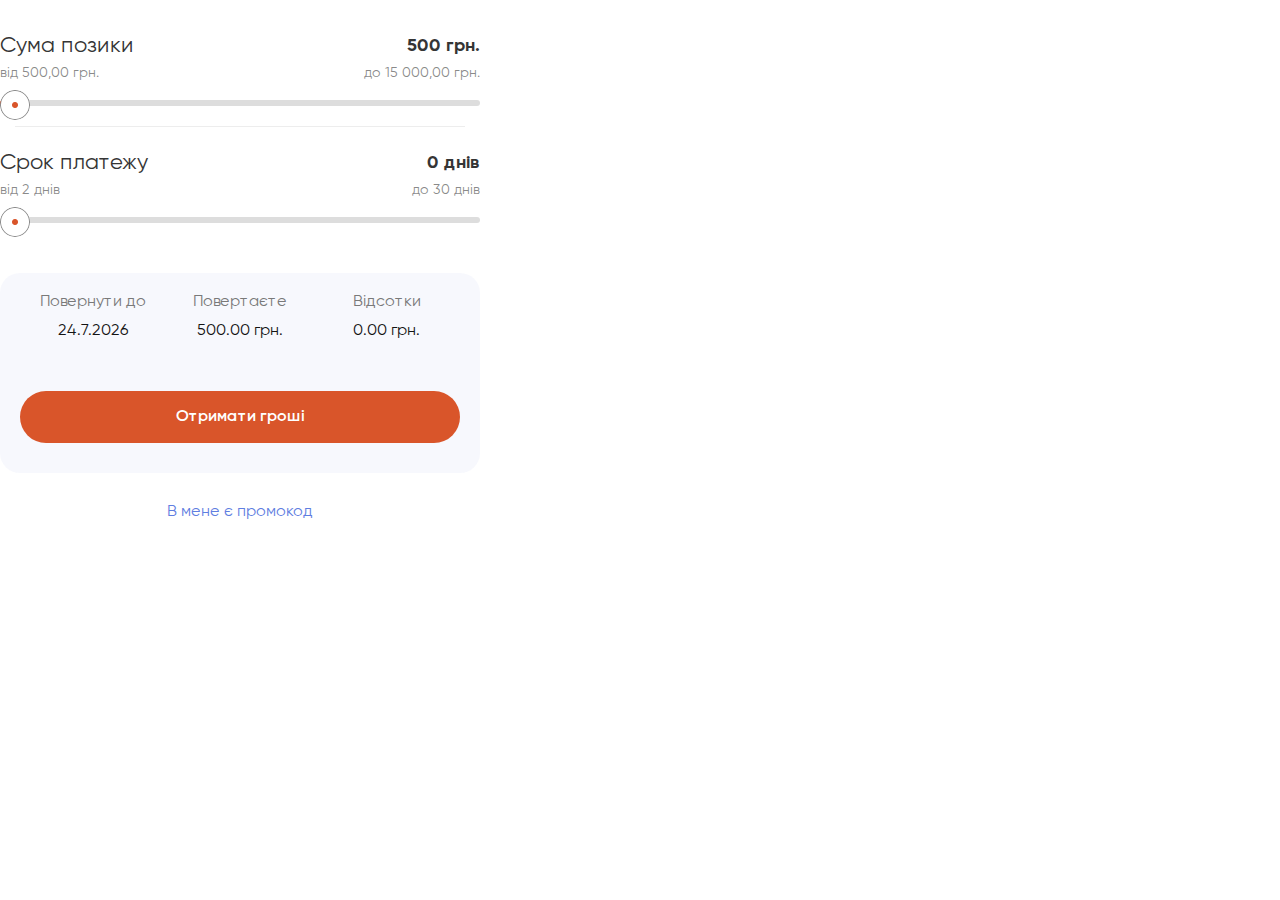
==== iframe1.html @ 5a1c3946 "sss" ====
<!DOCTYPE html>
<html lang="en">
<head>
    <meta charset="UTF-8">
    <meta http-equiv="X-UA-Compatible" content="IE=edge">
    <meta name="viewport" content="width=device-width, initial-scale=1.0">
    <link rel="stylesheet" href="style/reset.css">
    <link rel="stylesheet" href="style/style.css">
    <title>Document</title>
</head>
<body class="bodyIframe1">
    <!-- Калькулятор -->
   
      <div class="credit_onlineContainer credit_onlineContainerFlex">
        <div class="credit_onlineContainerLeft" id="fields">
          <form class="rangeForm">
            <div class="sliderMoney">
              <div class="sliderContainerText">
                <div class="maxLenghtContent">
                  <p>Сума позики</p>
                  <div id="innerMoney">0</div>
                </div>
                <div class="maxLenght">
                  <p>від 500,00 грн.</p>
                  <p>до 15 000,00 грн.</p>
                </div>
              </div>
              <input type="range" id="valueMoney" min="500" max="18000" value="0" step="100" oninput="rangeMoney()">
            </div>
            <div class="sliderDate">
              <div class="sliderContainerText">
                <div class="maxLenghtContent">
                  <p>Срок платежу</p>
                  <div id="innerDate">0</div>
                </div>
                <div class="maxLenght">
                  <p>від 2 днів</p>
                  <p>до 30 днів</p>
                </div>
              </div>
              <input type="range" id="valueDate" min="0" max="30" value="0" oninput="rangeMoney()">
            </div>
            <div class="formContainer">
              <div class="formContainerLeft">
                <div class="claculatorContainer claculatorContainerFlex" style="padding-bottom: 30px;">
                  <div class="clasFlex">
                    <div class="claculatorContainerSectionFlex">
                      <p class="claculatorContainerSectionText">Повернути до</p>
                      <p class="claculatorContainerSectionText" id="resultDate">Fri, 13.12.2023</p>
                    </div>
                    <div class="claculatorContainerSectionFlex">
                      <p class="claculatorContainerSectionText">Повертаєте</p>
                      <p class="claculatorContainerSectionText" id="resultSum" class="boldResult">1002 грн.</p>
                    </div>
                    <div class="claculatorContainerSectionFlex">
                      <p class="claculatorContainerSectionText">Відсотки</p>
                      <p class="claculatorContainerSectionText" id="resultPercent">2 грн.</p>
                    </div>
                  </div>
                  <a href="#"class="submitForm" style="margin-bottom: 0; margin-top: 30px;">Отримати гроші</a>
                </div>
              </div>
            </div>
          </form>
        </div>
        <div class="contents1Promo">
          <a href="#">В мене є промокод</a>
        </div>
      </div>
   

  <script src="https://cdnjs.cloudflare.com/ajax/libs/jquery/3.6.0/jquery.min.js" ></script>
  <!-- Калькулятор -->
  <script src="script/range-slider.js"></script>

</body>
</html>
---- style/style.css ----
/*Fonts **********************************************/
@font-face {
  font-family: 'Gilroy-Light';
  src: url('../fonts/Gilroy-Light.eot') format('opentype'), 
       url('../fonts/Gilroy-Light.woff2') format('woff2'), 
       url('../fonts/Gilroy-Light.woff') format('woff'), 
       url('../fonts/Gilroy-Light.ttf')  format('truetype');
       font-weight: 300;
       font-style: normal;
}
@font-face {
  font-family: 'Gilroy-Regular';
  src: url('../fonts/Gilroy-Regular.woff2') format('woff2'), 
       url('../fonts/Gilroy-Regular.eot') format('opentype'), 
       url('../fonts/Gilroy-Regular.woff') format('woff'), 
       url('../fonts/Gilroy-Regular.ttf')  format('truetype');
       font-weight: 400;
       font-style: normal;
}
@font-face {
  font-family: 'Gilroy-Semibold';
  src: url('../fonts/Gilroy-Semibold.woff2') format('woff2'), 
       url('../fonts/Gilroy-Semibold.eot') format('opentype'), 
       url('../fonts/Gilroy-Semibold.woff') format('woff'), 
       url('../fonts/Gilroy-Semibold.ttf')  format('truetype');
       font-weight: 600;
       font-style: normal;
}
@font-face {
  font-family: 'Gilroy-Bold';
  
  src: url('../fonts/Gilroy-Bold.woff2') format('woff2'), 
       url('../fonts/Gilroy-Bold.eot') format('opentype'), 
       url('../fonts/Gilroy-Bold.woff') format('woff'), 
       url('../fonts/Gilroy-Bold.ttf')  format('truetype');
       font-weight: 700;
       font-style: normal;
}
@font-face {
  font-family: 'Nekst-Black';
  src: url('../fonts/Nekst-Black.eot') format('opentype'), 
       url('../fonts/Nekst-Black.woff2') format('woff2'), 
       url('../fonts/Nekst-Black.woff') format('woff'), 
       url('../fonts/Nekst-Black.ttf')  format('truetype');
       font-weight: 800;
       font-style: normal;
}
@font-face {
  font-family: 'Nekst-Bold';
  src: url('../fonts/Nekst-Bold.eot') format('opentype'), 
       url('../fonts/Nekst-Bold.woff2') format('woff2'), 
       url('../fonts/Nekst-Bold.woff') format('woff'), 
       url('../fonts/Nekst-Bold.ttf')  format('truetype');
       font-weight: 700;
       font-style: normal;
}
@font-face {
  font-family: 'Nekst-SemiBold';
  src: url('../fonts/Nekst-SemiBold.eot') format('opentype'), 
       url('../fonts/Nekst-SemiBold.woff2') format('woff2'), 
       url('../fonts/Nekst-SemiBold.woff') format('woff'), 
       url('../fonts/Nekst-SemiBold.ttf')  format('truetype');
       font-weight: 600;
       font-style: normal;
}
@font-face {
  font-family: 'Nekst-Regular';
  src: url('../fonts/') format('opentype'), 
       url('../fonts/Nekst-Regular.woff2') format('woff2'), 
       url('../fonts/Nekst-Regular.woff') format('woff'), 
       url('../fonts/Nekst-Regular.ttf')  format('truetype');
       font-weight: 400;
       font-style: normal;
}
body {
  font-family: 'Gilroy-Regular';
  background: #222332;
  margin: 0;
  padding: 0;
}
header {
  width: 100%;
  max-width: 100%;
  position: absolute;
  background: #FFFFFF;
  box-shadow: 4px 7px 20px rgba(171, 171, 171, 0.25);
  border-radius: 0px 0px 20px 20px;
  left: 0;
  top: 0;
  height: 100px;
  z-index: 100;
}
.wrapper {
  max-width: 1290px;
  margin: 0 auto;
  width: 100%;
}
header .wrapper {
  display: flex;
  align-items: center;
  justify-content: space-between;
  height: 100%;   
}
.headerNavigation {
  display: flex;
  align-items: center;
}
.headerNavigation li {
  margin-right: 30px;
}
#loginModal,
#recoverEmailModal,
.settings {
  z-index: 100;
}
.headerNavigation li:nth-last-of-type(1) {
  margin-right: 0;
}
.headerNavigation li a {
  font-size: 16px;
  line-height: 19px;
  color: #141414;
  text-decoration: none;
  padding-bottom: 4px;
  border-bottom: 1px solid transparent;
  transition: all 0.3s;
}
.navigationFooter li button {
  background: transparent;
  font-size: 16px;
  line-height: 19px;
  color: #fff;
  text-decoration: none;
  padding-bottom: 4px;
  border-bottom: 1px solid transparent;
  transition: all 0.3s;
  border: none;
  padding-left: 0;
  width: max-content;
}
.navigationFooter li button:hover {
  border-bottom: 1px solid #D9552A;
  transition: all 0.3s;
}
.headerNavigation li:hover a {
  font-weight: 700;
  border-bottom: 1px solid #D9552A;
  transition: all 0.3s;
}
.bold {
  font-weight: 700;
  border-bottom: 1px solid #D9552A !important;
  transition: all 0.3s;
}
.headerPay {
  width: 190px;
  font-family: 'Gilroy-Semibold', sans-serif;
  padding: 10px;
  border: 1px solid #D9552A;
  border-radius: 30px;
  font-weight: 600;
  font-size: 18px;
  line-height: 21px;
  color: #D9552A;
  display: flex;
  align-items: center;
  justify-content: center;
  background: transparent;
  transition: all 0.3s;
}
.headerBtn {
  display: flex;
}
#loginBtn {
  margin-top: 120px;
}
#loginBtn,
#loginBtn1,
#settingsBtn {
  font-family: 'Gilroy-Semibold', sans-serif;
  padding: 10px;
  border: 1px solid transparent;
  border-radius: 30px;
  font-weight: 600;
  font-size: 18px;
  line-height: 21px;
  color: #fff;
  background: transparent;
  border: none;
}
.styleLink {
  text-decoration: none;
  font-family: 'Gilroy-Semibold', sans-serif;
  padding: 10px;
  border: 1px solid transparent;
  border-radius: 30px;
  font-weight: 600;
  font-size: 18px;
  line-height: 21px;
  color: #fff;
}
.headerExit {
  width: 190px;
  font-family: 'Gilroy-Semibold', sans-serif;
  padding: 10px;
  border: 1px solid transparent;
  border-radius: 30px;
  font-weight: 600;
  font-size: 18px;
  line-height: 21px;
  color: #fff;
  display: flex;
  align-items: center;
  justify-content: center;
  background: #D9552A;
  margin-left: 30px;
  transition: all 0.3s;
}
.headerExit:hover {
  transition: all 0.3s;
  background:#AE4422;
}
.headerPay:hover {
  transition: all 0.3s;
  color: #AE4422;
  border: 1px solid #AE4422;
}
/* Стили для модального окна */
.modal {
  display: none;
  position: fixed;
  z-index: 1;
  left: 0;
  top: 0;
  width: 100%;
  height: 100%;
  overflow: hidden;
  background-color: rgba(0,0,0,0.4);
  align-items: center;
  justify-content: center;
}
.modal1 {
  display: none;
  position: fixed;
  z-index: 1;
  left: 0;
  top: 0;
  width: 100%;
  height: 100%;
  overflow: hidden;
  background-color: rgba(0,0,0,0.4);
  align-items: center;
  justify-content: center;
}
.modal-content {
  width: 520px;
  height:max-content;
  padding: 40px 20px;
  box-sizing: border-box;
  background: #FFFFFF;
  border-radius: 30px;
  position: relative;
}

.menu.open_menu > .close {
  color: #1E1D28;
  float: right;
  font-size: 28px;
  font-weight: bold;
  position: absolute;
  top: 10px;
  right: 20px;
}

.modal-content .closemodal {
  position: absolute;
  top: 10px;
  right: 20px;
  font-size: 40px;
  cursor: pointer;
}
.modal-content .close {
  position: absolute;
  top: 10px;
  right: 20px;
  font-size: 40px;
  cursor: pointer;
}

.close:hover,
.close:focus {
  color: #1E1D28;
  text-decoration: none;
  cursor: pointer;
}

.login-form {
  display: flex;
  flex-direction: column;
}
.modal-content h2 {
  font-family: 'Nekst-SemiBold';
  font-size: 24px;
  line-height: 29px;
  text-align: center;
  color: #111B25;
  margin-bottom: 20px;
}
.customDateInput::-webkit-calendar-picker-indicator {
  position: absolute;
  right: 20px;
  z-index: 2;
  opacity: 0;
}

.customDateInput::before {
  content: url('../img/calendar.svg');
  display: inline-block;
  width: 24px;
  height: 24px;
  margin-right: 8px;
  cursor: pointer;
  position: absolute;
  right: 10px;
  top: 15px;
  z-index: 1;
}


form input {
  box-sizing: border-box;
  display: flex;
  align-items: center;
  padding: 12px 0px 12px 20px;
  height: 54px;
  width: 100%;
  border-radius: 10px;
  background: #F3F3F3;
  border-radius: 10px;
  margin-bottom: 8px;
  border: none;
  font-family: 'Gilroy-Regular';
  font-size: 16px;
  line-height: 120%;
  color: #141414;
}
form input::placeholder {
  font-size: 16px;
  line-height: 120%;
  color: #797979;
}
.submitForm {
  width: 100%;
  display: flex;
  justify-content: center;
  align-items: center;
  padding: 10px;
  height: 52px;
  background: #D9552A;
  border-radius: 30px;
  box-sizing: border-box;
  border: none;
  font-family: 'Gilroy-Semibold';
  font-size: 16px;
  line-height: 160%;
  color: #FFFFFF;
  box-sizing: border-box;
  margin-bottom: 30px;
  text-decoration: none;
}
.login-form p {
  text-align: center;
  margin-bottom: 30px;
}
.login-form p a{
  font-size: 16px;
  line-height: 120%;
  color: #5F7EE1;
  text-decoration: none;
}
.login-form p:nth-last-of-type(1) {
  margin-bottom: 0;
}
.show-password {
  position: absolute;
  right: 40px;
  top: 210px;
  transform: translateY(-50%);
  width: 24px;
  height: 24px;
  cursor: pointer;
}

#password {
  padding-right: 30px;
}

.back-btn {
  position: absolute;
  margin-bottom: 10px;
  cursor: pointer;
  top: 18px;
  left: 20px;
  transform: rotate(180deg);
}

.back-btn:hover {
  text-decoration: underline;
}
form {
  flex-direction: column;
}
.tabcontent {
  display: none;
}
.tabcontent.active {
  display: flex;
}
.tablinks.active {
  background-color: #ccc;
}
.tabsContainer {
  flex-direction: column;
}
.tabs {
  background: #F3F3F3;
  border-radius: 10px;
  padding: 10px;
  display: flex;
  align-items: center;
  width: 100%;
  box-sizing: border-box;
  margin-bottom: 30px;
}
.tabsContainer {
  display: flex;
  flex-direction: column;
  width: 100%;
}
.tablinks {
  font-size: 18px;
  line-height: 120%;
  color: #141414;
  border: none;
  background: transparent;
  width: 50%;
  width: 220px;
  height: 67px;
  background: transparent;
  border-radius: 10px;
  transition: all 0.3s;
}
.tablinks.active {
  display: flex;
  flex-direction: row;
  justify-content: center;
  align-items: center;
  width: 220px;
  height: 67px;
  background: #FFFFFF;
  box-shadow: 4px 7px 20px rgba(171, 171, 171, 0.25);
  border-radius: 10px;
  transition: all 0.3s;
}
.tabcontent {
  flex-direction: column;
}
.tabcontent h3 {
  font-size: 16px;
  line-height: 120%;
  color: #141414;
  margin-bottom: 20px;
}
#openConfirmationEmailContent {
  display: none;
}
#openConfirmationPhoneContent {
  display: none;
}
#recoverPhoneContainer {
  display: none;
}
#openConfirmationEmailContent {
  flex-direction: column;
  align-items: center;
}
#openConfirmationEmailContent > img {
  margin-bottom: 16px;
}
#openConfirmationEmailContent > p {
  font-family: 'Nekst-Black';
  width: 90%;
  font-size: 24px;
  line-height: 29px;
  text-align: center;
  color: #111B25;
  text-align: center;
}
#openConfirmationEmailContent > p > span {
  color: #5F7EE1;
  display: block;
}
.new-class .modal-content{
  height: auto;
}
#timer {
  font-size: 2rem;
  margin-bottom: 1rem;
}

#send-code-btn {
  padding: 0.5rem 1rem;
  font-size: 1rem;
  background-color: #007bff;
  color: #fff;
  border: none;
  border-radius: 0.25rem;
  cursor: pointer;
}

#send-code-btn.disabled {
  opacity: 0.5;
  cursor: not-allowed;
}

#openConfirmationPhoneContent {
  flex-direction: column;
  align-items: center;
}
#openConfirmationPhoneContent > p {
  font-family: 'Nekst-Black';
  width: 90%;
  font-size: 24px;
  line-height: 29px;
  text-align: center;
  color: #111B25;
  text-align: center;
  margin-bottom: 20px;
}
#openConfirmationPhoneContent > p > span{
  color: #5F7EE1;
}
#openConfirmationPhoneContent form {
  width: 100%;
}
#openConfirmationPhoneContent form input{
  width: 100%;
  margin-bottom: 8px;
}
.hidden {
  display: none;
}
#recoverPhoneContainer {
  flex-direction: column;
  align-items: center;
}
#recoverPhoneContainer form {
  width: 100%;
}
#recoverPhoneContainer form input{
  width: 100%;
}
#recoverPhoneContainer form {
  position: relative;
}
#recoverEmailModal form {
  position: relative;
}
.show-password1 {
  position: absolute;
  top: 27px;
  right: 20px;
  transform: translateY(-50%);
  width: 24px;
  height: 24px;
  cursor: pointer;
}
.show-password2 {
  position: absolute;
  top: 120px;
  right: 20px;
  transform: translateY(-50%);
  width: 24px;
  height: 24px;
  cursor: pointer;
}
.show-password3 {
  position: absolute;
  top: 27px;
  right: 20px;
  transform: translateY(-50%);
  width: 24px;
  height: 24px;
  cursor: pointer;
}
.show-password4 {
  position: absolute;
  top: 120px;
  right: 20px;
  transform: translateY(-50%);
  width: 24px;
  height: 24px;
  cursor: pointer;
}
.eyeOpen {
  display: none;
}
.eyeClose {
  display: none;
}
.eyeOpen.active {
  display: block;
}
.eyeClose.active {
  display: block !important;
}
#login form {
  position: relative;
}
.submitForm:valid {
  border: none;
}
.submitForm:invalid {
  border: none;
}
.aciveTimer {
  display: none;
}
#openConfirmationPhoneContent > a {
  font-size: 16px;
  line-height: 120%;
  color: #5F7EE1;
  text-decoration: none;
  margin-bottom: 30px;
}
.timer-wrapper {
  font-size: 16px;
  line-height: 120%;
  color: #5F7EE1;
  text-decoration: none;
}
#timer {
  font-size: 16px;
  line-height: 120%;
  color: #5F7EE1;
  text-decoration: none;
  margin-left: 5px;
}
.aciveTimerWrapper {
  display: none;
}
#resend-sms-btn {
  font-size: 16px;
  line-height: 120%;
  color: #5F7EE1;
  text-decoration: none;
  text-decoration: none;
}
#registerForm {
  flex-direction: column;
  align-items: center;
}
.chexbox {
  display: flex;
  align-items: center;
  margin-bottom: 20px;
}
form input[type="checkbox"] {
  box-sizing: border-box;
  width: 17px !important;
  height: 17px !important;
  background: #FFFFFF;
  border: 1px solid #5F7EE1;
  border-radius: 4px;
  margin-right: 8px;
  margin-bottom: 0;
}
.chexbox > p {
  font-size: 14px;
  line-height: 120%;
  color: #111B25;
}
.chexbox > p > a {
  color: #5F7EE1;
  text-decoration: none;
}
#ragistrations {
  font-size: 16px;
    line-height: 120%;
    color: #5F7EE1;
    text-decoration: none;
}
.back-btnText {
  position: static;
  transform: rotate(0);
}
#btn-close-popup {
  border: none;
  background: transparent;
  position: absolute;
  color: #1E1D28;
  font-size: 28px;
  font-weight: bold;
  top: 10px;
  right: 20px;
}
#popup {
  z-index: 1001;
  position: absolute;
  bottom: 0;
  right: 0;
  width: 520px;
  height: 122px;
  background: #FFFFFF;
  border-radius: 30px;
  display: flex;
  justify-content: center;
  align-items: center;
  padding: 0 20px;
  box-sizing: border-box;
  top: 50%;
  left: 50%;
  transform: translate(-50%, -50%);
}
#popup p {
  font-size: 16px;
  line-height: 130%;
  color: #141414;
}
#popup p > a {
  color: #5F7EE1;
  text-decoration: none;
}
.settings .modal-content form {
  position: relative;
}
.settingOldPassword {
  position: absolute;
  top: 27px;
  right: 20px;
  transform: translateY(-50%);
  width: 24px;
  height: 24px;
  cursor: pointer;
}
.settingNewPassword {
  position: absolute;
  top: 120px;
  right: 20px;
  transform: translateY(-50%);
  width: 24px;
  height: 24px;
  cursor: pointer;
}
.settingRepeatPassword {
  position: absolute;
  top: 215px;
  right: 20px;
  transform: translateY(-50%);
  width: 24px;
  height: 24px;
  cursor: pointer;
}
.settings {
  display: none; 
  position: fixed; 
  z-index: 1; 
  left: 0;
  top: 0;
  width: 100%; 
  height: 100%; 
  overflow: hidden; 
  background-color: rgba(0,0,0,0.4); 
  align-items: center;
  justify-content: center;
}
.cookie {
  box-sizing: border-box;
  padding: 24px 75px;
  display: flex;
  align-items: center;
  position: fixed;
  bottom: 0;
  left: 0;
  width: 100%;
  background-color: #fff;
  z-index: 101;  
}
.cookie > p {
  font-size: 16px;
  line-height: 140%;
  width: 70%;
  color: #141414;
}
.cookie > button {
  display: flex;
  flex-direction: row;
  justify-content: center;
  align-items: center;
  padding: 10px;
  width: 280px;
  height: 52px;
  background: #D9552A;
  border-radius: 30px;
  box-sizing: border-box;
  font-family: 'Gilroy-Bold';
  font-size: 16px;
  line-height: 160%;
  color: #FFFFFF;
  margin-left: 50px;
  border: none;
}
.content404 {
  width: 100%;
  height: 100vh;
  display: flex;
  flex-direction: column;
  align-items: center;
  justify-content: center;
}
.content404 h2 {
  font-family: 'Nekst-SemiBold';
  font-size: 56px;
  line-height: 100%;
  text-align: center;
  color: #FFFFFF;
  position: absolute;
  bottom: 0;
  left: 50%;
  transform: translateX(-50%);
}
.content404Postition {
  position: relative;
}
.content404 > p {
  font-family: 'Gilroy-Regular';
  font-size: 22px;
  line-height: 26px;
  text-align: center;
  color: #FFFFFF;
  margin-top: 20px;
  margin-bottom: 30px;
}
.content404 > a {
  display: flex;
  flex-direction: row;
  justify-content: center;
  align-items: center;
  padding: 10px;
  width: 190px;
  height: 46px;
  background: #D9552A;
  border-radius: 30px;
  font-family: 'Gilroy-Bold';
  font-size: 18px;
  line-height: 21px;
  color: #FFFFFF;
  text-decoration: none;
  box-sizing: border-box;
}
.content404Postition > img {
  max-width: 100%;
  width: 100%;
}

.tabsPesonalInfo {
  display: flex;
  flex-direction: column;
  align-items: center;
}

.tabPesonalInfo {
  display: none;
}

.tabPesonalInfo.active {
  display: block;
}

.next-btn,
.prev-btn {
  margin-top: 10px;
}

.next-btn {
  margin-left: 10px;
}
.tabPesonalInfo h2 {
  color: wheat;
}

/*Контент ********************************************/
.contents1 {
  display: flex;
  flex-direction: column;
  align-items: flex-start;
  padding: 40px 20px;
  width: 520px;
  background: #FFFFFF;
  border-radius: 30px;
  box-sizing: border-box;
  margin-bottom: 50px;
}
.contents1Section {
  display: flex;
  align-items: center;
  width: 100%;
  border-bottom: 1px solid #BBBBBB;
}
.contents1Section p:nth-of-type(1) {
  width: 50%;
}
.contents1Section p:nth-of-type(2) {
  width: 50%;
}
.contents1Section p {
  padding:16px 0;
}
.contents1SectionGray {
  font-size: 16px;
  line-height: 120%;
  color: #797979;
}
.contents1SectionBlack {
  font-size: 16px;
  line-height: 120%;
  color: #141414;
}
.contents1SectionBlue {
  font-size: 16px;
  line-height: 120%;
  color: #5F7EE1;
}
.contents1 button {
  font-family: 'Gilroy-Regular';
  margin-top: 16px;
  width: 100%;
  display: flex;
  justify-content: center;
  align-items: center;
  padding: 16px 0px;
  height: 56px;
  background: rgba(95, 126, 225, 0.1);
  border-radius: 10px;
  font-size: 16px;
  line-height: 120%;
  color: #5F7EE1;
  border: none;
}
.contents1 button img {
  margin-right: 16px;
}
.contents1 h2{
  font-family: 'Gilroy-Bold';
  font-weight: 700;
  font-size: 22px;
  line-height: 27px;
  color: #353535;
  margin-bottom: 30px;
  text-align: center;
  width: 100%;
}
.blueText {
  width: 100%;
  box-sizing: border-box;
  padding: 10px;
  background: rgba(95, 126, 225, 0.05);
  border-radius: 10px;
  font-size: 14px;
  line-height: 120%;
  color: #797979;
}
.contents {
  display: flex;
  align-items: flex-start;
  justify-content: space-around;
  flex-wrap: wrap;
  margin-top: 100px;
}
.imgContens1 {
  margin: 0 auto 30px auto;
  display: flex;
  justify-content: center;
  align-items: center;
  width: 220px;
  height: 67px;
  background: #FFFFFF;
  box-shadow: 4px 7px 20px rgba(171, 171, 171, 0.25);
  border-radius: 10px;
}
.contents1ImgSmoll {
  display: flex;
  justify-content: center;
  align-items: center;
  width: 117px;
  height: 117px;
  background: #FFFFFF;
  box-shadow: 4px 7px 20px rgba(171, 171, 171, 0.25);
  border-radius: 10px;
  margin: 0 auto 30px auto;
}
.contents1GalleryBank > span {
  width: 100%;
  margin: 0 auto 30px auto;
  display: block;
  font-size: 16px;
  line-height: 120%;
  color: #797979;
  text-align: center;
}
.contents1GalleryBankContainer {
  display: flex;
  align-items: center;
  justify-content: space-between;
  flex-wrap: wrap;
}
.contents1GalleryBankContainerSection {
  width: 32%;
  display: flex;
  justify-content: center;
  align-items: center;
  height: 67px;
  background: #FFFFFF;
  box-shadow: 4px 7px 20px rgba(171, 171, 171, 0.25);
  border-radius: 10px;
  margin-bottom: 20px;
}
.circle-arrows {
  background: #FFFFFF !important;
  box-shadow: 4px 7px 20px rgba(171, 171, 171, 0.25);
  border-radius: 10px;
  margin-bottom: 30px;
}
.circle-arrows + button {
  margin-top: 0 !important;
}
.contents1Section:nth-of-type(1) {
  margin-top: 30px !important;
}
.contents1Email {
  display: flex;
  align-items: center;
  justify-content: space-between;
  padding: 20px 10px;
  box-sizing: border-box;
  background: #F3F3F3;
  border-radius: 10px;
  width: 100%;
  margin-bottom: 30px;
  margin-top: 30px;
}
.contents1EmailFlex span {
  font-size: 12px;
  line-height: 120%;
  color: #797979;
}
.contents1EmailFlex p {
  font-size: 16px;
  line-height: 120%;
  color: #141414;
}
.contents1Timer {
  width: 100%;
  text-align: center;
  font-size: 16px;
  line-height: 120%;
  color: #5F7EE1;
  margin-bottom: 30px;
}
.dogovor {
  display: flex;
  flex-direction: column;
  align-items: flex-start;
  padding: 10px;
  width: 100%;
  box-sizing: border-box;
  background: rgba(95, 126, 225, 0.05);
  border-radius: 10px;
  text-align: left !important;
  margin-bottom: 30px !important;
}
.dogovor p {
  font-size: 14px;
  line-height: 120%;
  color: #797979;
}
.downlod {
  font-family: 'Gilroy-Regular';
  display: flex;
  align-items: center !important;
  justify-content: flex-start !important;
  background: transparent !important;
  border: none;
  margin: 10px auto 10px 0 !important;
  font-size: 14px !important;
  line-height: 120%;
  color: #5F7EE1;
  padding: 0 !important;
  height: auto !important;
  margin-right: auto !important;
  text-align: left;
}
.downlod > img {
  margin-right: 14px;
}
.contents1 form {
  width: 100%;
}
.contents1 form > p {
  font-size: 20px;
  line-height: 23px;
  color: #353535;
  margin-bottom: 20px;
  margin-top: 30px;
}
.contents1 form select {
  padding: 20px 20px 12px 20px;
  box-sizing: border-box;
  width: 100%;
  height: 54px;
  background: #F3F3F3;
  border-radius: 10px;
  margin-bottom: 14px;
  border: none;
  font-size: 16px;
  line-height: 120%;
  color: #797979;
  appearance: none;
  -webkit-appearance: none;
  background-image: url('../img/Vector.svg');
  background-position: 95% center;
  background-repeat: no-repeat;
}
.contents1 form select option {
  font-size: 16px;
  line-height: 120%;
  color: #797979;
  height: 20px;
}
.photo-label {
  position: relative;
  display: flex;
  flex-direction: row;
  align-items: center;
  padding: 12px 0px 12px 50px;  
  gap: 9px;
  width:100%;
  height: 54px;
  border: 1px solid #5F7EE1;
  border-radius: 10px;
  box-sizing: border-box;
  margin-bottom: 14px;
  font-size: 16px;
  line-height: 120%;
  color: #797979;
}

.photo-label input[type="file"] {
  position: absolute;
  top: 0;
  left: 0;
  width: 100%;
  height: 100%;
  opacity: 0;
  cursor: pointer;
}

.photo-label::before {
  content: "+";
  position: absolute;
  top: 15px;
  left: 20px;
  width: 20px;
  height: 20px;
  background-color: #fff;
  color: #333;
  border: 1px solid #ccc;
  border-radius: 50%;
  text-align: center;
  line-height: 20px;
  font-size: 20px;
  cursor: pointer;
}
.contents1Scroll .contents1Section {
  border-bottom: 1px solid #BBBBBB;
}
.contents1Scroll {
  overflow-x: scroll;
  width: 100%;
  display: flex;
  align-items: center;
  justify-content: space-between;
  flex-wrap: wrap;
}
.contents1Scroll .contents1Section > span {
  width: 20% !important;
}
.contents1Scroll .contents1Section > p {
  border: none;
}
.contents1Scroll .contents1Section > p:nth-of-type(1) {
  width: 40% !important;
  padding-left: 20px;
}
.contents1Scroll .contents1Section > p:nth-of-type(2) {
  width: 40% !important;
  margin-left: auto;
  text-align: right;
}
.contents1SectionRed {
  font-size: 16px;
  line-height: 120%;
  color: #D9552A;
}
.contents1FlexH2 {
  text-align: left !important;
  margin-bottom: 0 !important;
}
.contents1 {
  position: relative;
}
.contents1Hidden {
  height: 500px;
  overflow: hidden;
}
/* Style for the scroll bar */
.contents1Scroll::-webkit-scrollbar {
  width: 2px;
  height: 2px;
}

/* Track */
.contents1Scroll::-webkit-scrollbar-track {
  background: #f1f1f1;
}

/* Handle */
.contents1Scroll::-webkit-scrollbar-thumb {
  background: #4e7eff;
  border-radius: 5px;
}

/* Handle on hover */
.contents1Scroll::-webkit-scrollbar-thumb:hover {
  background: #2c52c6;
}
.contents1Scroll {
  padding-right: 10px;
}
.radioCredit {
  display: flex;
  align-items: center;
  margin-bottom: 14px;
  background: rgba(95, 126, 225, 0.05);
  border-radius: 10px;
  padding: 15px 20px;
}
.radioCredit input:nth-of-type(1) {
  width: 24px;
  height: 24px;
  border: 1px solid #5F7EE1;
  border-radius: 50%;
  margin-bottom: 0;
  margin-right: 10px;
}
.radioCredit input:nth-of-type(2) {
  padding: 10px;
  width: 68px;
  height: 42px;
  background: #F3F3F3;
  border-radius: 5px;
  margin-bottom: 0;
  margin-left: auto;
}
.radioCredit p {
  margin-left: auto;
}
.radioCredit2 {
  position: relative;
  display: flex;
  align-items: center;
  height: 54px;
  box-sizing: border-box;
  border: 1px solid #5F7EE1;
}
.radioCredit2 input:nth-of-type(1){
  position: absolute;
  left: 0;
  top: 0;
  width: 100%;
  height: 100%;
  opacity: 0;
}
.radioCredit2 button {
  background: transparent;
  border: none;
  width: 3px;
  height: max-content;
  margin: 0;
  margin-left: auto;
}
.radioCredit2 .photo-label{
  margin-bottom: 0 !important;
  border: none !important;
  padding-left: 30px !important;
}
.radioCredit2 label::before {
  left: 0;
}
.tablinks {
  height: 67px !important;
  font-family: 'Gilroy-Regular' !important;
  margin-top: 0 !important;
  width: 50% !important;
  background: transparent !important;
  font-size: 18px !important;
  line-height: 120%;
  color: #141414 !important;
}
.tablinks.active {
  background: #fff !important;
}
.tabcontentContainer {
  display: flex;
  align-items: center;
  margin: 20px 0;
}
.tabcontentContainerFlex {
  margin-left: 10px;
}
.tabcontentContainerFlex span {
  font-size: 12px;
  line-height: 120%;
  color: #797979;
  margin-bottom: 4px;
}
.tabcontentContainerFlex p {
  font-size: 16px;
  line-height: 120%;
  color: #797979;
}
.tabcontentContainer .contents1SectionBlack {
  margin-left: auto;
}
form input::placeholder {
  font-family: 'Gilroy-Regular';
  font-weight: 400;
  font-size: 16px;
  line-height: 120%;
  color: #797979;
}
.smoolInputFlex {
  display: flex;
  align-items: center;
  justify-content: space-between;
  margin-bottom: 30px;
}
.smoolInput {
  display: flex;
  justify-content: flex-end;
  align-items: center;
  padding: 12px 20px;
  box-sizing: border-box;
  width: 160px;
  height: 54px;
  box-sizing: border-box;
  background: #F3F3F3;
  border-radius: 10px;
  margin-bottom: 0;
}
.tabcontent1 {
  display: none;
}
.tabcontent1.active {
  display: block;
}
.tablinks1 {
  font-size: 18px;
  line-height: 120%;
  color: #141414;
  border: none;
  width: 50% !important;
  height: 67px !important;
  background: transparent !important;
  border-radius: 10px;
  transition: all 0.3s;
  margin-top: 0 !important;
}
.tablinks1.active {
  display: flex;
  flex-direction: row;
  justify-content: center;
  align-items: center;
  width: 220px;
  height: 67px;
  background: #FFFFFF !important;
  box-shadow: 4px 7px 20px rgba(171, 171, 171, 0.25);
  border-radius: 10px;
  transition: all 0.3s;
}
.tabsContainerInfo {
  margin-top: 30px;
  display: flex;
  flex-direction: column;
  justify-content: center;
  align-items: center;
  padding: 20px;
  width: 100%;
  height: 118px;
  box-sizing: border-box;
  background: rgba(95, 126, 225, 0.05);
  border-radius: 20px;
}
.tabsContainerInfo p{
  margin-top: 0;
  font-size: 16px;
  line-height: 120%;
  color: #141414;
  width: 100%;
  text-align: center;
  padding-bottom: 20px;
  margin-bottom: 20px;
  border-bottom: 1px solid #BBBBBB;
}
.tabsContainerInfo a {
  text-decoration: none;
  font-size: 16px;
  line-height: 120%;
  color: #5F7EE1;
}
.cabinet {
  background: #FFFFFF;
  box-shadow: 4px 7px 20px rgba(171, 171, 171, 0.25);
  border-radius: 20px;
  padding-top: 30px;
  padding-bottom: 30px;
  width: 300px;
}
.cabinetName {
  font-size: 16px;
  line-height: 120%;
  color: #797979;
  width: 100%;
  padding-bottom: 20px;
  border-bottom: 1px solid #BBBBBB;
  padding-left: 20px;
  box-sizing: border-box;
}
.cabinetNavigation {
  padding: 20px 0 20px 20px;
  border-bottom: 1px solid #BBBBBB;
}
.cabinetNavigation li {
  margin-bottom: 40px;
}
.cabinetNavigation li:nth-last-of-type(1) {
  margin-bottom: 0;
}
.cabinetNavigation li a {
  text-decoration: none;
  font-size: 16px;
  line-height: 120%;
  color: #141414;
}
.cabinetOption {
  padding: 20px 0 0 20px;
}
.cabinetOption li {
  margin-bottom: 35px;
  display: flex;
  align-items: center;
}
.cabinetOption li:nth-last-of-type(1) {
  margin-bottom: 0;
}
.cabinetOption li a img {
  margin-right: 10px;
}
.cabinetOption li a {
  text-decoration: none;
  font-size: 16px;
  line-height: 120%;
  color: #141414;
}
.contents1GalleryBankContainerSection img {
  max-width: 80%;
}
/* Стили модального окна */
.modalWindow {
  width: 100%;
  height: 100%;
  display: block;
  margin-top: 10px;
}

.modalWindow-content {
  background: #222332;
  padding: 20px;
  padding-top: 0;
  width: 100%;
  max-width: 960px;
  margin: 0 auto;
}

/* Стили для табов */
.tabsWindow {
  overflow: hidden;
  margin-bottom: 20px;
  display: flex;
  align-items: center;
  justify-content: space-around;
}

.tablinkWindow {
  width: 220px;
  height: 67px;
  background: transparent;
  border: none;
  border-radius: 10px;
  font-family: 'Gilroy-Regular';
  font-size: 18px;
  line-height: 120%;
  color: rgba(255, 255, 255, 0.5);
}

.tablinkWindow.active {
  background: #fff;
  color: #141414;
}


.tablinkWindowContent {
  display: none;
}

.tablinkWindowContent.active {
  display: block;
  width: 100%;
  height: 100%;
}

/* Стили для кнопок навигации по табам */
.tab-navigation {
  margin-top: 20px;
  text-align: center;
}

.prev, .next {
  background-color: #f2f2f2;
  border: none;
  color: #000;
  padding: 10px 20px;
  cursor: pointer;
}

.prev:hover, .next:hover {
  background-color: #ddd;
}
.modalWindowContainer {
  display: flex;
  flex-direction: column;
  align-items: center;
  padding: 40px 20px;
  width: 520px;
  background: #FFFFFF;
  border-radius: 30px;
  box-sizing: border-box;
}
.modalWindowContainer {
  margin: 80px auto;
}
.tablinkWindowContent form {
  width: 100%;
}
.modalWindowContainerSection {
  width: 100%;
  position: relative;
}
.modalWindowContainerSection > .placeholderText {
  position: absolute;
  top: 3px;
  left: 20px;
  font-family: 'Gilroy-Regular';
  font-size: 12px;
  line-height: 120%;
  color: #797979;
  opacity: 0;
}
.placeholderText.active {
  opacity: 1;
}
.placeholderText.active,
.placeholderText.filled {
  opacity: 1;
}

.modalWindowContainerSection button {
  position: absolute;
  top: 15px;
  right: 10px;
  background: transparent;
  border: none;
}
.tab-navigation {
  width: 100%;
  display: flex;
  align-items: center;
  justify-content: space-between;
}
.tab-navigation button {
  font-family: 'Gilroy-Regular';
  font-size: 12px;
  line-height: 120%;
  color: #797979;
}
.tablinkWindowContentRed{
  padding: 12px 0px 12px 20px;
  width: 100%;
  height: 54px;
  background: rgba(255, 0, 0, 0.22);
  border: 1px solid #FF0000;
  border-radius: 10px;
  box-sizing: border-box;
  margin-bottom: 14px;
  display: flex;
  align-items: center;
  font-family: 'Gilroy-Regular';
  font-size: 16px;
  line-height: 120%;
  color: #FF0000;
}
.modalWindowContainerSection input {
  padding: 13px 20px 10px 20px!important;
}
.infoCalendar {
  right: 50px !important;
}


.tabcontent2 {
  display: none;
}

.tabcontent2.active {
  display: block;
}
.tablinks2 {
  font-size: 18px;
  line-height: 120%;
  color: #141414;
  border: none;
  width: 50% !important;
  height: 67px !important;
  background: transparent !important;
  border-radius: 10px;
  transition: all 0.3s;
  margin-top: 0 !important;
}
.tablinks2.active {
  display: flex;
  flex-direction: row;
  justify-content: center;
  align-items: center;
  width: 220px;
  height: 67px;
  background: #FFFFFF !important;
  box-shadow: 4px 7px 20px rgba(171, 171, 171, 0.25);
  border-radius: 10px;
  transition: all 0.3s;
}
.tabcontent2 form select {
  padding: 23px 20px 10px 20px!important;
  box-sizing: border-box;
  width: 100%;
  height: 54px;
  background: #F3F3F3;
  border-radius: 10px;
  margin-bottom: 14px;
  border: none;
  font-size: 16px;
  line-height: 120%;
  color: #141414;
  appearance: none;
  -webkit-appearance: none;
  background-image: url('../img/Vector.svg');
  background-position: 95% center;
  background-repeat: no-repeat;
}
.tabcontent2 form select option {
  font-size: 16px;
  line-height: 120%;
  color: #141414;
  height: 20px;
}
.modalWindowContainerSectionSmoll {
  display: flex;
  align-items: center;
  justify-content: space-between;
}
.modalWindowContainerSectionSmoll .modalWindowContainerSection {
  width: 150px; 
}
.modalWindowContainerSectionSmoll .modalWindowContainerSection:nth-last-of-type(1) input {
 margin-right: 0;
}
#tablinkWindow4 form select {
  padding: 23px 20px 10px 20px!important;
  box-sizing: border-box;
  width: 100%;
  height: 54px;
  background: #F3F3F3;
  border-radius: 10px;
  margin-bottom: 14px;
  border: none;
  font-size: 16px;
  line-height: 120%;
  color: #141414;
  appearance: none;
  -webkit-appearance: none;
  background-image: url('../img/Vector.svg');
  background-position: 95% center;
  background-repeat: no-repeat;
}
#tablinkWindow4 form select option {
  font-size: 16px;
  line-height: 120%;
  color: #141414;
  height: 20px;
  width: 50%;
}
.credit_onlineContainer {
  display: flex;
  align-items: center;
  justify-content: space-between;
}
.credit_onlineContainerLeft {
  width: 100%;
  height: auto;
  box-sizing: border-box;
}
.credit_onlineContainerLeft h2{
  font-family: 'Gilroy-Bold';
  font-size: 24px;
  line-height: 29px;
  text-align: center;
  color: #111B25;
  margin: 0 auto;
}
.rangeForm {
  margin-top: 35px;
}
.credit_onlineContainerRight img {
  max-width: 100%;
  width: 100%;
  height: 100%;
  object-fit: cover;
}
.sliderContainerText {
  display: flex;
  align-items: center;
  justify-content: space-between;
  flex-direction: column;
  width: 100%;
  margin-bottom: 20px;
}
.maxLenghtContent {
  display: flex;
  align-items: center;
  justify-content: space-between;
  width: 100%;
}
.maxLenght {
  display: flex;
  align-items: center;
  justify-content: space-between;
  width: 100%;
}
.sliderContainerText > p {
  font-size: 14px;
  line-height: 16px;
  color: rgba(86, 86, 86, 0.7);
}
.maxLenghtContent > div {
  font-family: 'Gilroy-Bold';
  font-size: 18px;
  line-height: 22px;
  color: #353535;
}
.maxLenghtContent {
  font-family: 'Gilroy-Bold';
  font-size: 18px;
  line-height: 22px;
  color: #353535;
  margin-bottom: 9px;
}
.maxLenght p {
  font-size: 12px;
  line-height: 14px;
  color: rgba(86, 86, 86, 0.7);
}
.sliderMoney > input,
.sliderDate > input {
  width: 100%;
  background: rgba(86, 86, 86, 0.2);
  border-radius: 100px;
  height: 6px;
  border: none;
}
.sliderMoney::after {
  content: "";
  width: 450px;
  height: 1px;
  background:#EDEDED;
  display: block;
  margin: 20px auto 25px auto;
}
.formContainer {
  margin-top: 20px;
  display: flex;
  justify-content: space-between;
  align-items: flex-start;
}
.formContainerRight {
  display: flex;
  flex-direction: column;
}
.calcResultProcent1 {
  display: flex;
  margin-bottom: 33px;
}
.calcResultProcent {
  display: flex;
  padding: 10px 20px;
  background: #F5F5F5;
  border-radius: 10px;
  box-sizing: border-box;
}
.calcResultCont p:nth-of-type(1) {
  font-size: 14px;
  line-height: 16px;
  color: #565656;
  margin-bottom: 4px;
}
.calcResultCont p:nth-of-type(2) {
  font-size: 16px;
  line-height: 19px;
  color: #353535;
}
.boldResult {
  font-family: 'Gilroy-Bold';
  font-size: 16px;
  line-height: 19px;
  color: #353535;
}
.calcResultCont:nth-of-type(1) {
  margin-right: 30px;
}
.calcResultProcent p:nth-of-type(1) {
  font-size: 16px;
  line-height: 19px;
  color: #565656;
  margin-right: 30px;
}
.calcResultProcent p:nth-of-type(2) {
  font-size: 16px;
  line-height: 19px;
  color: #353535;
}
.formBtn {
  padding: 10px;
  width: 270px;
  background: #D9552A;
  border-radius: 30px;
  box-sizing: border-box;
  display: flex;
  align-items: center;
  justify-content: center;
  font-family: 'Gilroy-Semibold', sans-serif;
  font-size: 16px;
  line-height: 160%;
  text-align: center;
  color: #FFFFFF;
  border: none;
  margin-bottom: 20px;
}
.promocod {
  padding: 10px;
  width: 270px;
  background: transparent;
  border-radius: 30px;
  box-sizing: border-box;
  display: flex;
  align-items: center;
  justify-content: center;
  font-family: 'Gilroy-Semibold', sans-serif;
  font-size: 16px;
  line-height: 160%;
  text-align: center;
  color: #D9552A;
  border: 1px solid #D9552A;
}
input[type="range"]{
  position: relative;
  -webkit-appearance: none;
  -moz-appearance: none;
  display: block;
  width: 100%;
  height: 6px;
  background:#DDDDDD;
  outline: none;
  padding: 0 !important;

}
input[type="range"]::-webkit-slider-runnable-track{
  -webkit-appearance: none;
  height: 6px;
}
input[type="range"]::-moz-track{
  -moz-appearance: none;
  height: 6px;
}
input[type="range"]::-ms-track{
  appearance: none;
  height: 6px;
}
input[type="range"]::-webkit-slider-thumb{
  -webkit-appearance: none;
  width: 30px;
  height: 30px;
  background: url(../img/range.png);
  background-size: cover;
  background-repeat: no-repeat;
  border-radius: 50%;
  cursor: pointer;
  margin-top: -10px;
  border: 0 !important;
  box-sizing: unset !important;
}
input[type="range"]::-moz-range-thumb{
  -webkit-appearance: none;
  width: 30px;
  height: 30px;
  background: url(../img/range.png);
  background-size: cover;
  background-repeat: no-repeat;
  border-radius: 50%;
  cursor: pointer;
  margin-top: -10px;
  border: 0 !important;
  box-sizing: unset !important;
}
input[type="range"]::-ms-thumb{
  appearance: none;
  width: 30px;
  height: 30px;
  background: url(../img/range.png);
  background-size: cover;
  background-repeat: no-repeat;
  border-radius: 50%;
  cursor: pointer;
  margin-top: -10px;
  border: 0 !important;
  box-sizing: unset !important;
}
input[type="range"]:active::-webkit-slider-thumb{
  width: 30px;
  height: 30px;
  background: url(../img/range.png);
  background-size: cover;
  background-repeat: no-repeat;
  border-radius: 50%;
  cursor: pointer;
  border: 0 !important;
  box-sizing: unset !important;
}
.claculatorContainer {
  margin-top: 30px;
  box-sizing: border-box;
  padding: 10px 20px;
  background: rgba(95, 126, 225, 0.05);
  border-radius: 20px;
  display: flex;
  align-items: center;
  justify-content: space-between;
  width: 100%;
}
.formContainerLeft {
  width: 100%;
}
.claculatorContainerSection {
  width: 32%;
}
.claculatorContainerSectionText {
  font-size: 16px;
  line-height: 120%;
  color: #797979;
  margin-bottom: 10px;
}
.claculatorContainerSectionText:nth-last-of-type(1) {
  margin-bottom: 0;
}
.claculatorContainerSectionCenter p {
  text-align: center;
}
.claculatorContainerSectionCenterRight {
  text-align: right;
}
.claculatorContainerSectionCenter p {
  color: #141414 !important;
}
.claculatorContainerSectionCenterRight p{
  color: #5F7EE1 !important;
}
.claculatorContainerSectionFlex {
  display: flex;
  align-items: center;
  justify-content: space-between;
  flex-direction: column;
  margin-bottom: 20px;
  width: 100%;
}
.clasFlex {
  display: flex;
  width: 100%;
  align-items: center;
  justify-content: space-between;
}
.claculatorContainerSectionFlex .claculatorContainerSectionText{
  width: max-content !important;
  margin-bottom: 0 !important;
}
.claculatorContainerFlex {
  padding-top: 20px;
  flex-direction: column;
}
.contents1Promo {
  width: 100%;
  padding-bottom: 30px;
  text-align: center;
  margin-top: 30px;
}
.contents1Promo a {
  font-size: 16px;
  line-height: 120%;
  color: #5F7EE1;
  text-decoration: none;
}
.credit_onlineContainerFlex {
  flex-direction: column;
}
.sumCredit {
  margin-top: 30px;
}
.sumCredit p a:nth-of-type(1){
  display: block;
  font-size: 16px;
  line-height: 120%;
  color: #5F7EE1;
  text-decoration: none;
}
.sumCredit p {
  font-size: 16px;
  line-height: 120%;
  color: #141414;
}
.sumCredit p a:nth-of-type(2){
  font-size: 16px;
  line-height: 120%;
  color: #5F7EE1;
  text-decoration: none;
}
.recaptcha {
  margin-bottom: 20px;
}
.dopInfo {
  font-size: 20px;
  text-align: center;
}
.maxLenghtContent > p {
  font-size: 22px;
  font-family: 'Gilroy-Regular';
}
.smoolInputFlexAfter {
  position: relative;
}
.smoolInputFlexAfter::after {
  content: "грн";
  position: absolute;
  right: 20px;
  top: 20px;
  font-family: 'Gilroy-Regular';
  font-size: 16px;
  line-height: 120%;
  color: #797979;
}
.smoolInput {
  padding-right: 50px;
}
.maxLenght p{
  font-size: 14px;
}
#resultDate {
  color: #141414;
  margin-top: 10px;
}
#resultSum {
  color: #141414;
  margin-top: 10px;
}
#resultPercent {
  color: #141414;
  margin-top: 10px;
}
.flexinf {
  align-items: flex-end;
}
.error {
  font-family: 'Gilroy-Regular';
  font-size: 14px;
  line-height: 120%;
  color: #FF0000;
  margin-bottom: 14px;
  display: block;
}
.inputContainer {
  position: relative;
}


.contents1EmailFlex {
  position: relative;
}
.like {
  position: absolute;
  top: 15px;
  right: 16px;
}
.contents1EmailFlex2 {
  background: transparent !important;
}
.modalWindowContainerSection input.padding0 {
  padding: 0 !important;
}
/* Стили модального окна */
.myModalCredit {
  display: none;
  position: fixed;
  z-index: 1;
  left: 0;
  top: 0;
  width: 100%;
  height: 100%;
  overflow: auto;
  background-color: rgb(0,0,0);
  background-color: rgba(0,0,0,0.4);
  align-items: center;
  justify-content: center;
}

/* Стили содержимого модального окна */
.myModalCredit-content {
  background-color: #fefefe;
  padding: 20px;
  border: 1px solid #888;
  width: 50%;
}

.contents1Hidden {
  width: 100%;
  margin-bottom: 0;
  padding-bottom: 0;
}

.myModalCreditClose {
  color: #aaaaaa;
  float: right;
  font-size: 28px;
  font-weight: bold;
}

#toggle-div {
  display: none;
  animation: fadein 1s;
}

@keyframes fadein {
  from { opacity: 0; }
  to   { opacity: 1; }
}
#loginModal,
#recoverEmailModal,
.settings {
  z-index: 100;
}
.cabinet {
  height: 0;
  overflow: hidden;
  transition: height 0.5s ease-out;
  padding: 0;
  right: 0;
  top: 80px;
  z-index: 102;
}

.cabinet.open {
  height: auto;
  padding-top: 30px;
  padding-bottom: 30px;
}
.headerBtn {
  position: relative;
}
.cabinet {
  position: absolute;
}
.placeholderTextPos {
  opacity: 1 !important;
}
.contents1Hidden {
  border-radius: 0 !important;
}
.myModalCredit-content {
  border-radius: 30px;
}
header .wrapper {
  padding-right: 16px;
  box-sizing: border-box;
  position: relative;
}
.card {
  display: flex;
  justify-content: space-between;
  align-items: center;
  background-color: #f1f1f1;
  padding: 10px;
  margin-bottom: 10px;
  background: rgba(95, 126, 225, 0.05);
  border: 1px solid #5F7EE1;
  border-radius: 10px;
  height: 54px;
  margin-bottom: 0px;
  margin-top: 14px;
  box-sizing: border-box;
  position: relative;
}
#add-card {
  display: flex;
  align-items: center;
  height: 54px;
  font-size: 16px;
  line-height: 120%;
  color: #797979;
  width: 100%;
  justify-content: flex-start;
  padding-left: 22px;
  background: #FFFFFF;
  border: 1px solid #5F7EE1;
border-radius: 10px;
}
#add-card  img{
  margin-right: 10px;
}

#card-container {
  width: 100%;
}
#add-card2{
  display: flex;
  align-items: center;
  height: 54px;
  font-size: 16px;
  line-height: 120%;
  color: #797979;
  width: 100%;
  justify-content: flex-start;
  padding-left: 22px;
  background: #FFFFFF;
  border: 1px solid #5F7EE1;
border-radius: 10px;
}
#add-card2  img{
  margin-right: 10px;
}

#card-container2 {
  width: 100%;
}
#add-card3 {
  display: flex;
  align-items: center;
  height: 54px;
  font-size: 16px;
  line-height: 120%;
  color: #797979;
  width: 100%;
  justify-content: flex-start;
  padding-left: 22px;
  background: #FFFFFF;
  border: 1px solid #5F7EE1;
border-radius: 10px;
}
#add-card3  img{
  margin-right: 10px;
}

#card-container3 {
  width: 100%;
}
.delete-card {
  position: absolute;
     top: -15px;
    right: 0px;
  background: #fff !important;
  box-shadow: 4px 7px 20px rgba(171, 171, 171, 0.25);
  border-radius: 10px;
  font-weight: 400;
  font-size: 14px !important;
  line-height: 120% !important;
  color: #141414 !important;
  padding: 10px 20px !important;
  width: max-content !important;
  box-sizing: border-box;
  height: 37px !important;
  display: none !important; 
}

.delete-card.open {
  display: block !important;
}

.menuOn {
  width: 30px;
  object-fit: contain;
  height: 20px;
}
input:focus {
  outline: none !important;
  border:1px solid #53AC33 !important;
}
.add-cardFlex {
  display: flex;
  align-items: center;
  width: 100%;
  justify-content: flex-start;
}
.cardsFlex {
  margin-bottom: 16px !important;
}
.textCards {
  margin-top: 30px;
  font-size: 22px;
  line-height: 26px;
  color: #353535;
  margin-bottom: -4px;
}
.add-cardFlex {
  margin-bottom: 5px;
}
.widthCard {
  width: 100%;
}
.marg {
  margin-top: 20px;
}
/*Burger **********************************************/
.menu {
  width: 100%;
  height: 100%;
  right: -100%;
  top: 0;
  position: fixed;
  background: #222332;
  transition: 0.7s;
  z-index: 11;
  padding: 16px;
  box-sizing: border-box;
  display: flex;
  flex-direction: column;
  align-items: center;
  overflow-y: scroll;
  overflow-x: hidden;
  z-index: 100;
}
.open_menu {
  right: 0;
}
.menu .close {
  width: 34px;
  height: 22px;
  margin-left: auto;
}
.openBurger {
  display: none;
}
.headerNavigationBurger {
  display: flex;
  flex-direction: column;
}
.menuNavigation {
  display: flex;
  flex-direction: column;
  text-align: center;
  margin-top: 50px;
}
.menuNavigation li {
  margin-right: 0;
  margin-bottom: 20px;
}
.menuNavigation li a {
  color: #fff;
  font-size: 35px;
  line-height: 150%;
}
.menuBtn {
  flex-direction: column;
}
.menuBtn button {
  margin-left: 0;
  margin-bottom: 30px;
  width: 300px;
  height: 75px;
  font-size: 35px;
  line-height: 150%;
}
.menuBtn .headerPay {
  margin-top: 50px;
}
.promocod span:nth-of-type(2) {
  display: none;
}

































































@media (max-width: 1280px) {
  header .wrapper {
    padding: 0 16px;
  }
}





@media (max-width: 1200px) {
  .headerNavigation {
    display: none;
  }
  header .wrapper {
    flex-direction: column;
  }
  header {
      height: max-content;
      padding: 16px 0;
  }
  .headerNavigation {
    margin-bottom: 16px;
    display: flex;
    flex-direction: row;
    justify-content: space-around;
    min-width: 100%;
    max-width: 100%;
    margin-bottom: 20px;
    margin-top: 20px;
    margin-bottom: 16px;
}
}


@media (max-width: 992px) {
  .headerNavigation li {
    width: max-content;
}
}


@media (max-width: 768px) {
  .cookie {
    padding: 20px;
  }
  .openBurger {
    display: block;
  }
  header .wrapper > .headerBtn > .headerPay{
      display: none;
  }
  header .wrapper > .headerBtn > .headerExit{
    display: none;
}
  header .wrapper > .headerNavigation {
    display: none;
  }
  header .wrapper {
    flex-direction: row;
  }
  .menuNavigation {
    flex-direction: column !important;
    margin-top: 100px;
  }
}





@media (max-width: 576px) {
  .modal-content {
    width: 90%;
  }
  .modal-content h2 {
    font-size: 18px;
    line-height: 22px;
  }
  .show-password {
    top: 182px;
  }
  .tabs {
    flex-direction: column;
  }
  .tablinks.active {
    width: 100%;
  }
  #popup {
    width: 100%;
    height: max-content;
    padding: 40px 20px;
  }
  #openConfirmationPhoneContent > p {
    font-size: 18px;
    line-height: 22px;
  }
  #openConfirmationEmailContent > p {
    font-size: 18px;
    line-height: 22px;
  }
  .cookie {
    flex-direction: column;
  }
  .cookie > p {
    width: 100%;
    margin-bottom: 16px;
    text-align: center;
  }
  .cookie > button {
    width: 100%;
    margin-left: 0;
  }
  .content404 {
    padding: 0 16px;
    box-sizing: border-box;
  }
  .content404 h2 {
    font-size: 37px;
    line-height: 100%;
  }
  .content404 > p {
    font-size: 18px;
  }
  .content404 > a {
    width: 100%;
  }
  .contents1 {
    width: 90%;
  }
  .credit_onlineContainer {
    width: 100%;
    box-sizing: border-box;
  }
  .sliderMoney::after {
    width: 100%;
  }
  .clasFlex {
    flex-direction: column;
  }
  .claculatorContainer {
    position: relative;
  }
  .claculatorContainer .claculatorContainerSection:nth-last-of-type(1) {
    display: none;
  }
  .modalWindowContainer {
    width: 100%;
  }
  .modalWindow-content {
    max-width: 100%;
    box-sizing: border-box;
  }
  .tablinks2 {
    width: 100% !important;
  }
  .tablinks1 {
    width: 100% !important;
  }
  .modalWindowContainerSectionSmoll {
    flex-direction: column;
  }
  .modalWindowContainerSectionSmoll .modalWindowContainerSection {
    width: 100%;
  }
  .tablinkWindow {
    width: 125px;
  }
  .tabsWindow {
    display: flex;
    flex-wrap: wrap;
  }
  .modal {
    width: 100% !important;
  }
  /* .modal-content {
    top: 50%;
    left: 50%;
    transform: translate(-50%, -50%);
  } */
  .recaptcha img {
    max-width: 100%;
  }
  .modal-content {
    height: auto;
    overflow: scroll;
  }
  .show-password {
    top: 220px;
  }
  .show-password4 {
    top: 135px;
  }
  .settingNewPassword {
    top: 135px;
  }
  .settingRepeatPassword {
    top: 245px;
  }
  .myModalCredit {
    align-items: flex-end;
    justify-content: flex-start;
  }
  .myModalCredit-content {
    position: absolute;
    top:50%;
    left: 50%;
    transform: translate(-50%, -50%);
    width: 90%;
    box-sizing: border-box;
    height: 80vh;
    overflow: scroll;
  }
  .myModalCredit-content .contents1  {
    width: 100%;
    margin-right: 0;
    padding: 0;
    height: 100%;
  }
  .settingRepeatPassword {
    top: 230px;
  }
}

.card-container {
  display: none;
}
.delate {
  display: none;
}
.card-container {
  padding: 12px 40px 12px 20px;
  width: 100%;
  background: rgba(95, 126, 225, 0.05);
  border: 1px solid #5F7EE1;
  border-radius: 10px;
  box-sizing: border-box;
  position: relative;
}
.card-containerBtn {
  position: absolute;
  top: 50%;
  right: 0;
  transform: translateY(-50%);
}
.card-container > input {
  width: 100%;
  margin-bottom: 20px;
}
.delateOpen {
  background: transparent !important;
  color: transparent !important;
}
.delate {
  position: absolute;
  top: 50%;
  right: 0;
  transform: translateY(-50%);
  background: #FFFFFF;
  box-shadow: 4px 7px 20px rgba(171, 171, 171, 0.25);
  border-radius: 10px;
  font-family: 'Gilroy-Regular';
  font-weight: 400;
  font-size: 14px;
  line-height: 120%;
  color: #141414;
  padding: 10px 20px;
  cursor: pointer;
}


.placeholderTextPos {
  z-index: 110;
}

.modalWindowContainerSection {
  padding: 0;
  height: 54px;
  box-sizing: border-box;
  background: #F3F3F3;
  border-radius: 10px;
  display: flex;
  align-items: center;
}
.select2 {
  height: 54px;
  box-sizing: border-box;
  background: #F3F3F3;
  border-radius: 10px;
}
.select2-container .select2-selection--single {
  height: 100%;
  border: none;
  box-sizing: border-box;
  background: #F3F3F3;
  border-radius: 10px;
  padding: 17px 12px 12px 10px;
}
.select2-container--default .select2-selection--single .select2-selection__arrow {
  top: 14px;
    right: 14px;
}

input[type="range"]:focus {
  border: 1px solid transparent;
}

.bodyIframe1 .credit_onlineContainer {
  width: 100%;
  background: #fff;
}
.bodyIframe1 {
  max-width: 480px;
  background: transparent;
  width: 100%;
  overflow: hidden;
}
@media(max-width: 576) {
  .bodyIframe1 {
    max-width: 100%;
    width: 100%;
  }
  .claculatorContainerSectionFlex.flexinf{
    align-items: center !important;
  }
}
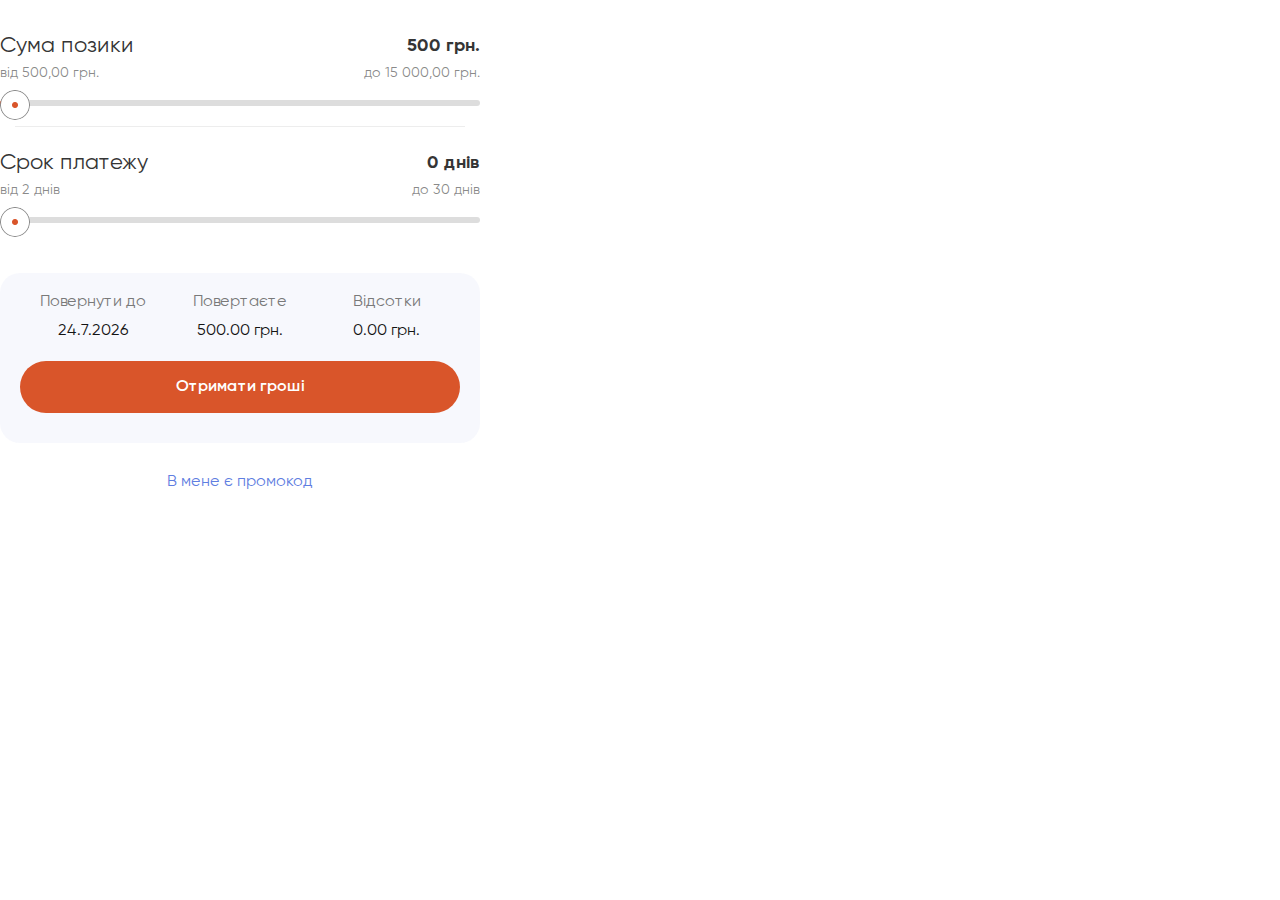
==== commit 664609dd: "sss" ====
--- a/iframe1.html
+++ b/iframe1.html
@@ -10,8 +10,7 @@
 </head>
 <body class="bodyIframe1">
     <!-- Калькулятор -->
-   
-      <div class="credit_onlineContainer credit_onlineContainerFlex">
+    <div class="credit_onlineContainer credit_onlineContainerFlex">
         <div class="credit_onlineContainerLeft" id="fields">
           <form class="rangeForm">
             <div class="sliderMoney">
@@ -43,7 +42,7 @@
             <div class="formContainer">
               <div class="formContainerLeft">
                 <div class="claculatorContainer claculatorContainerFlex" style="padding-bottom: 30px;">
-                  <div class="clasFlex">
+                  <div class="clasFlex claculatorContainerIframe1">
                     <div class="claculatorContainerSectionFlex">
                       <p class="claculatorContainerSectionText">Повернути до</p>
                       <p class="claculatorContainerSectionText" id="resultDate">Fri, 13.12.2023</p>
@@ -66,12 +65,11 @@
         <div class="contents1Promo">
           <a href="#">В мене є промокод</a>
         </div>
-      </div>
-   
+    </div>
 
-  <script src="https://cdnjs.cloudflare.com/ajax/libs/jquery/3.6.0/jquery.min.js" ></script>
-  <!-- Калькулятор -->
-  <script src="script/range-slider.js"></script>
+    <script src="https://cdnjs.cloudflare.com/ajax/libs/jquery/3.6.0/jquery.min.js" ></script>
+    <!-- Калькулятор -->
+    <script src="script/range-slider.js"></script>
 
 </body>
 </html>--- a/style/style.css
+++ b/style/style.css
@@ -1729,6 +1729,7 @@
   width: 50%;
 }
 .credit_onlineContainer {
+  width: 100%;
   display: flex;
   align-items: center;
   justify-content: space-between;
@@ -2793,7 +2794,7 @@
 }
 .select2-container--default .select2-selection--single .select2-selection__arrow {
   top: 14px;
-    right: 14px;
+  right: 14px;
 }
 
 input[type="range"]:focus {
@@ -2810,12 +2811,64 @@
   width: 100%;
   overflow: hidden;
 }
-@media(max-width: 576) {
+.claculatorContainerIframe1 {
+  display: flex;
+  flex-direction: row;
+}
+.submitForm {
+  margin-top: 20px !important;
+}
+.claculatorContainerIframe1 .claculatorContainerSectionFlex {
+  margin-bottom: 0 !important;
+}
+.contents1 iframe {
+  min-height: 500px !important;
+}
+.contents2 iframe{
+  min-height: 380px !important;
+}
+.claculatorContainerIframe2 .claculatorContainerSection:nth-last-of-type(1) {
+  display: block;
+}
+@media(max-width: 420px) {
   .bodyIframe1 {
     max-width: 100%;
     width: 100%;
   }
+  .contents1 iframe{
+    min-height: 580px !important;
+  }
   .claculatorContainerSectionFlex.flexinf{
     align-items: center !important;
   }
+  .claculatorContainerIframe1 {
+    flex-direction: column !important;
+  }
+  .contents1 iframe {
+    min-height: 600px !important;
+  }
+  .contents2 iframe{
+    min-height: 420px !important;
+  }
+  .claculatorContainerIframe1 .claculatorContainerSectionFlex{
+    margin-bottom: 20px !important;
+  }
+  .claculatorContainerIframe2 {
+    padding: 10px;
+  }
+  .claculatorContainerIframe2 .claculatorContainerSection {
+    width: 50%;
+  }
+  .claculatorContainerIframe2 .claculatorContainerSection .claculatorContainerSectionText{
+    font-size: 14px !important;
+    text-align: left !important;
+  }
+  .claculatorContainerIframe2 .claculatorContainerSectionCenter .claculatorContainerSectionText{
+    font-size: 14px;
+    text-align: right !important;
+    margin-top: 0 !important;
+  }
+  .claculatorContainerIframe2 .claculatorContainerSection:nth-last-of-type(1) {
+    display: none;
+  }
 }